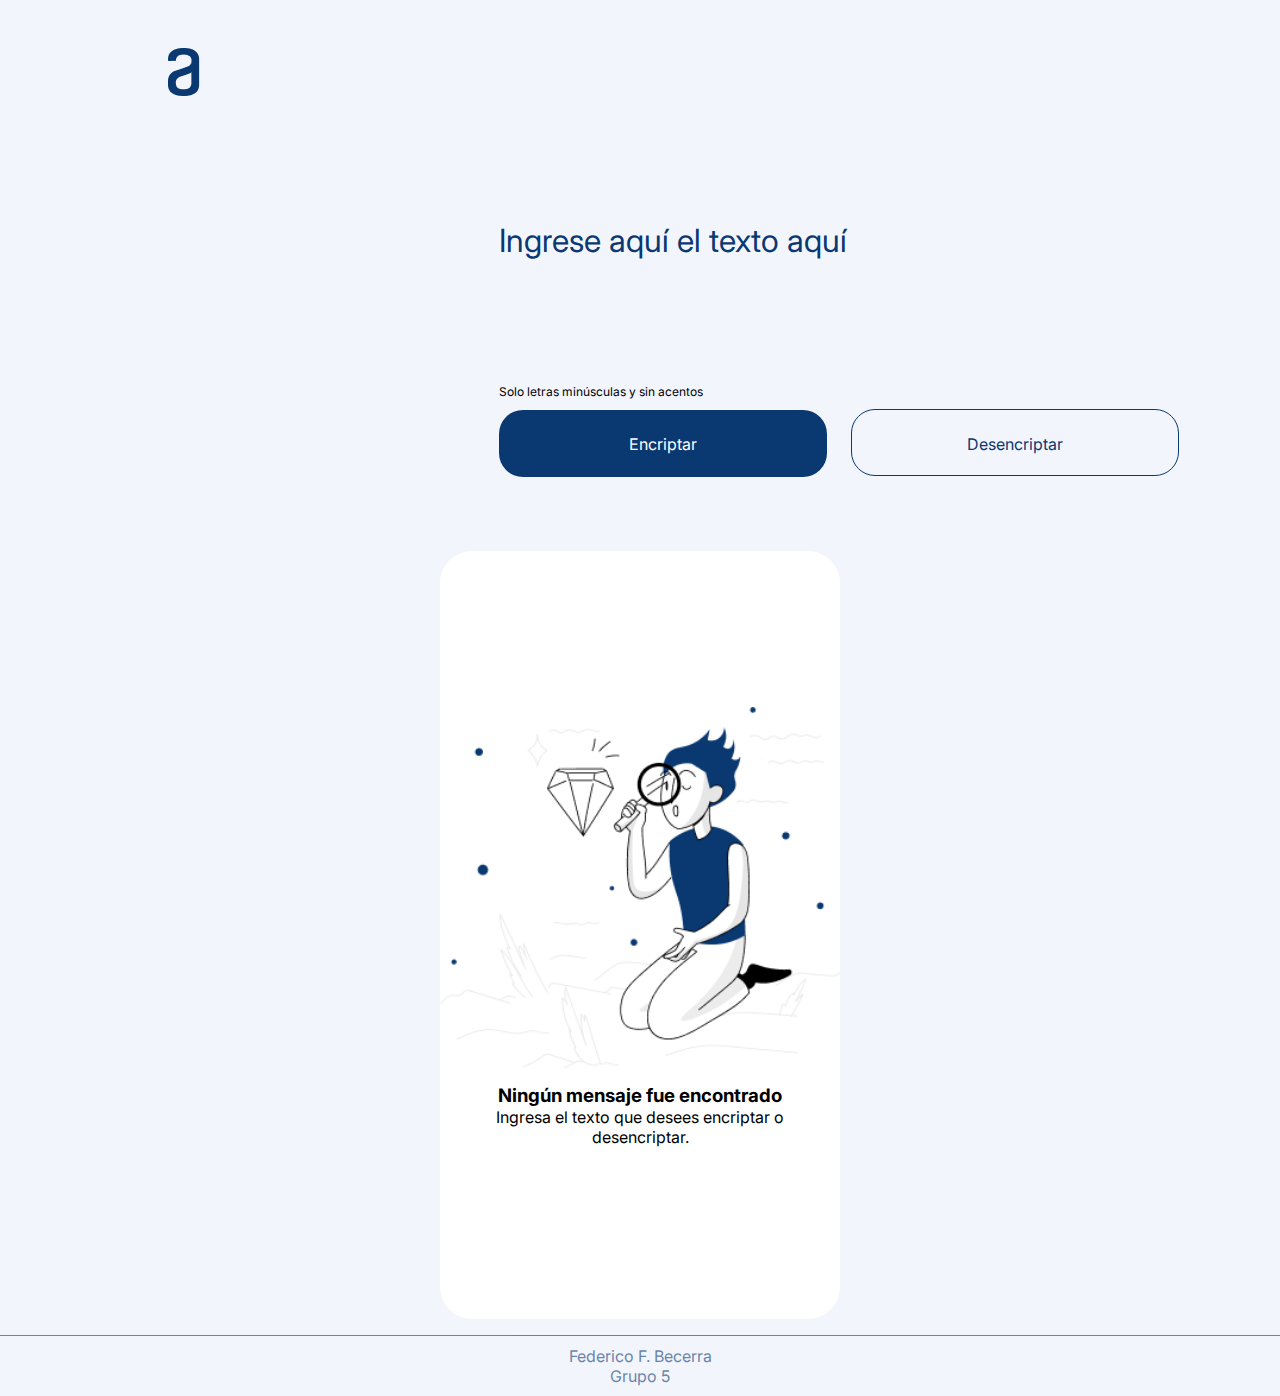
==== index.html @ a9a0ef51 "Primer maketado de la pagina" ====
<!DOCTYPE html>
<html lang="en">
<head>
    <meta charset="UTF-8">
    <meta http-equiv="X-UA-Compatible" content="IE=edge">
    <meta name="viewport" content="width=device-width, initial-scale=1.0">
    <title>Encriptador de texto</title>
    <link rel="shortcut icon" href="./assets/images/Logo.png" type="image/x-icon">  
    <link rel="stylesheet" href="./assets/style.css">
    <link rel="preconnect" href="https://fonts.googleapis.com">
    <link rel="preconnect" href="https://fonts.gstatic.com" crossorigin>
    <link href="https://fonts.googleapis.com/css2?family=Inter:wght@400;700&display=swap" rel="stylesheet">     
</head>
<body>
  
    <main>
        <div class="logo">
            <img src="./assets/images/Logo.png" alt="logod Alura">
        </div>
        <div class="ingreso">
            
            <div class="textoAEncriptar">
                <input id="texto" type="text" placeholder="Ingrese aquí el texto aquí">
                <!-- <textarea id="texto" cols="50" rows="2" placeholder="Ingrese aquí el texto aquí"></textarea> -->
            </div>
           

            <div class="botones">
                <p class="indicacion">Solo letras minúsculas y sin acentos</p>
                <button class="encriptar">Encriptar</button>
                <button class="desencriptar">Desencriptar</button>

            </div>

        </div>
        <div class="egreso">
            <img src="./assets/images/Muñeco.png" alt="Muñeco">
            <article>
                <h3>Ningún mensaje fue encontrado</h3>
                <p>Ingresa el texto que desees encriptar o desencriptar.</p>
            </article>
            
        </div>


    </main>
    <footer>
        <p>Federico F. Becerra</p>
        <p>Grupo 5</p>
    </footer>
</body>
</html>
---- assets/style.css ----
*{
    margin: 0%;
    padding: 0%;
    box-sizing: border-box;
}

html{
    width: 100%;
    min-height: 100%;
}
body{
    display:flex;
    /* flex-wrap: wrap; */
    flex-direction: column;
    height: 100vh;
    background-color: #F3F5FC;
    font-family: 'Inter', sans-serif;
    
}

main{    
    display:flex;
    flex-wrap: wrap;
    justify-content: space-around;
}
.logo{
    margin: 2rem;
    margin-top: 3rem;
    align-self: flex-start;
}
.ingreso{
    display: flex;
    flex-direction: column;
    flex-wrap: wrap;
    margin-top: 10rem;
   /*  max-height: 90vh; */
    margin-left: 30px;
   
}
input{
    display: flex;
    background-color: inherit;
    width: 90%;
    border: none;
    font-family: 'Inter';
    font-style: normal;
    color: #0A3871;
    font-size: 32px;
    height: 10rem;
    margin-bottom: 2em; 
    margin-left: 10px; 
}
input::placeholder {
    color: #0A3871;
  }
.botones{
    margin-top: auto;
    margin-bottom: 3em;
}
.botones button{
    margin: 10px;
    width: 20.5em;
    height: 67px;
    padding: 24px;
    border-radius: 24px;
    font-family: 'Inter';
    font-style: normal;
    font-weight: 400;
    font-size: 16px;
}
.encriptar{
    border: none ;
    background: #0A3871;
    color: #FFFFFF;
}
.desencriptar{
    color: #0A3871;
    background-color: inherit;
    border: 1px solid #0A3871; 
}
.indicacion{
    margin-left: 10px; 
    font-size: 12px
}
.egreso{
    max-width: 25rem;
    min-width: 10rem;
    height: 48rem;
    display:flex;   
    flex-direction: column;
    justify-content: center;
    /* padding-top: 10em; */
    margin:1em;
    background-color: #FFFFFF;
    border-radius: 32px;
}
.egreso article{
    text-align: center;
    margin: 1em;
}
#encriptado{
    margin: 1em;
    color: #495057;
}

.egreso button{
    align-self: center;
    width: 50%;
    margin-top: 10em;
    margin-bottom: 1em;
    padding: 24px;
    color: #0A3871;
    background-color: inherit;
    border: 1px solid #0A3871;
    border-radius: 24px;
}
footer{
    display: flex;
    flex-wrap: wrap;
    flex-direction: column;
    border-top: solid 1px #0A3871;
    color: #0A3871;
    padding: 10px;
    text-align: center;
    margin-top: auto;
    width: 100%;
    opacity: 60%;

}
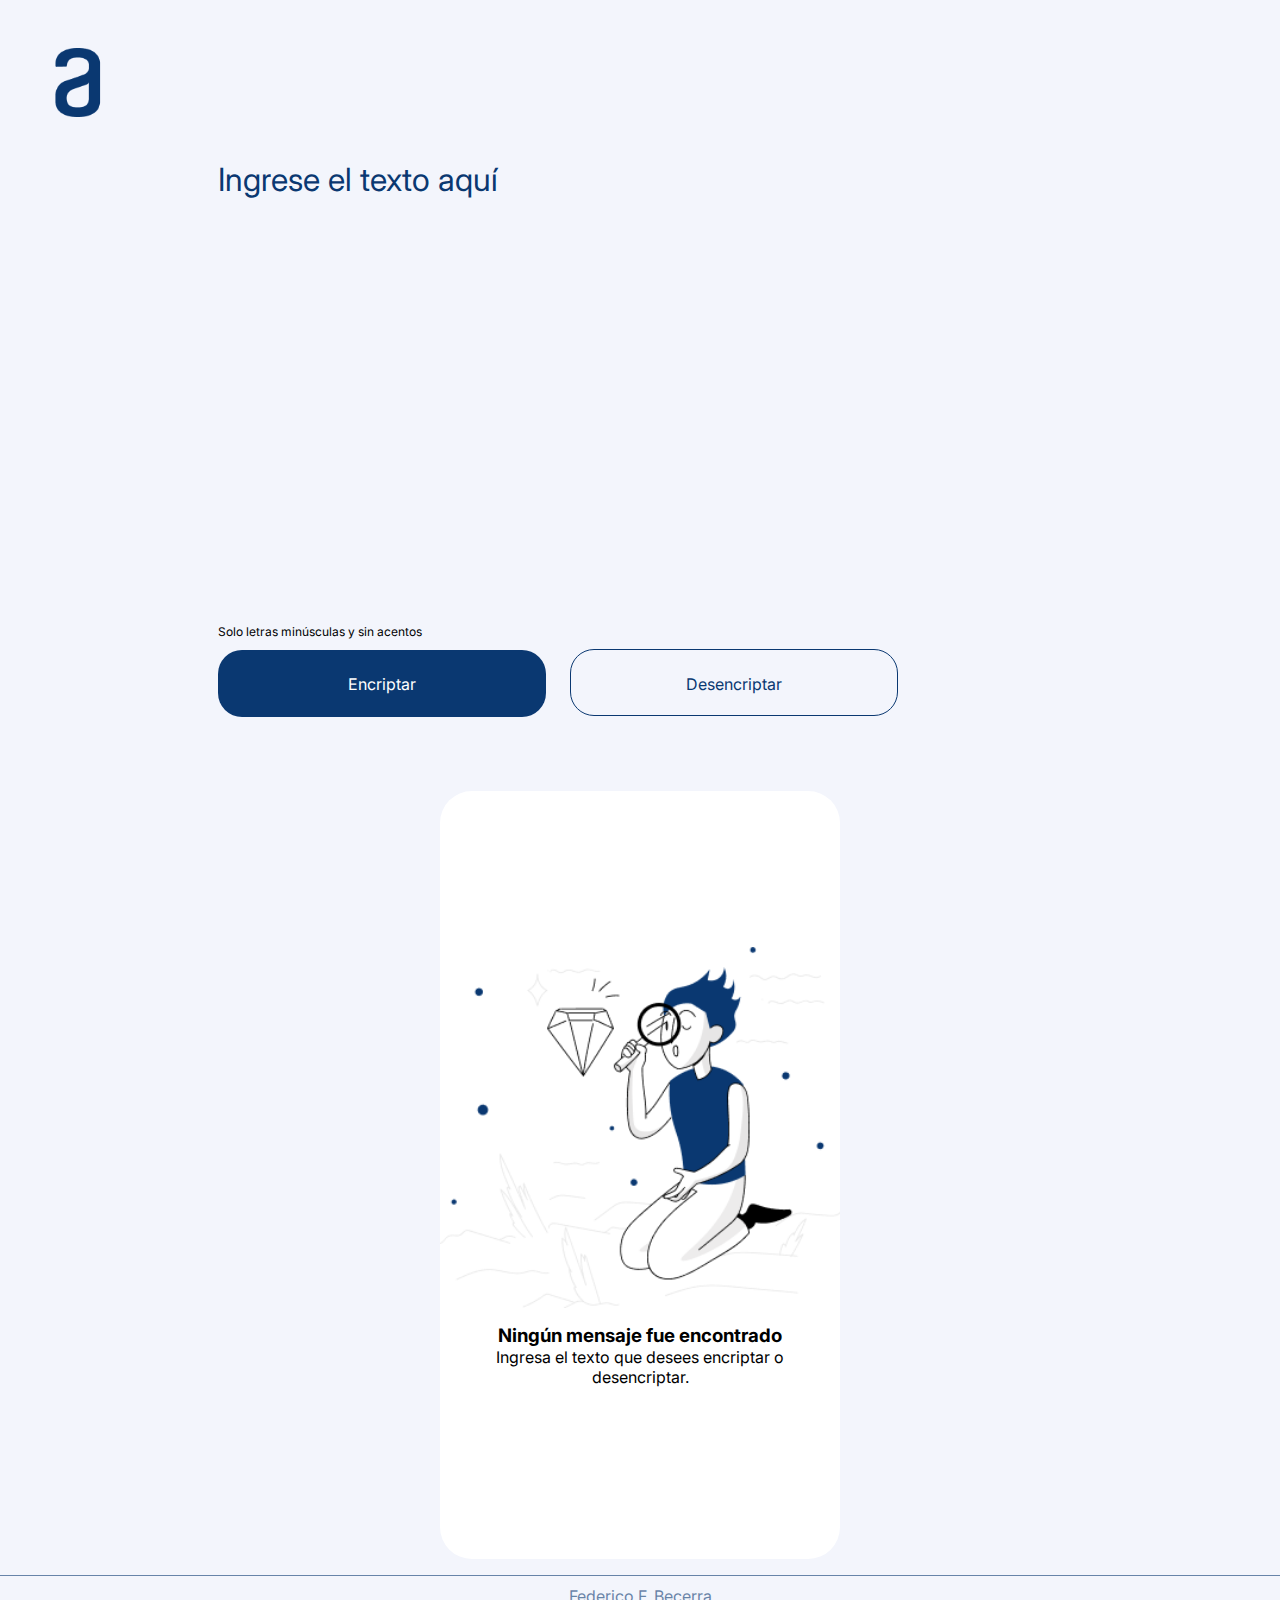
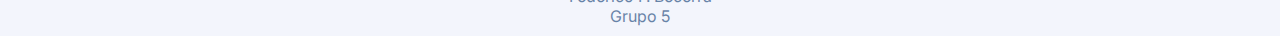
==== commit 9e6d1ab2: "falta el boton copiar" ====
--- a/index.html
+++ b/index.html
@@ -15,31 +15,34 @@
   
     <main>
         <div class="logo">
-            <img src="./assets/images/Logo.png" alt="logod Alura">
+            <a href="./index.html"><img id="logoHead" src="./assets/images/Logo@2xFormateado.png" alt="logod Alura"></a>
+            
         </div>
         <div class="ingreso">
+            <form>
+                <div class="textoAEncriptar">
+                   <!--  <input id="texto" type="search" placeholder="Ingrese aquí el texto aquí"> -->
+                    <textarea id="texto" cols="50" rows="2" placeholder="Ingrese el texto aquí"></textarea>
+                </div>
+               
+    
+                <div class="botones">
+                    <p class="indicacion">Solo letras minúsculas y sin acentos</p>
+                    <button class="encriptar" id="encriptar">Encriptar</button>
+                    <button class="desencriptar" id="desencriptar">Desencriptar</button>
+    
+                </div>
+            </form>
             
-            <div class="textoAEncriptar">
-                <input id="texto" type="text" placeholder="Ingrese aquí el texto aquí">
-                <!-- <textarea id="texto" cols="50" rows="2" placeholder="Ingrese aquí el texto aquí"></textarea> -->
-            </div>
-           
-
-            <div class="botones">
-                <p class="indicacion">Solo letras minúsculas y sin acentos</p>
-                <button class="encriptar">Encriptar</button>
-                <button class="desencriptar">Desencriptar</button>
-
-            </div>
 
         </div>
-        <div class="egreso">
-            <img src="./assets/images/Muñeco.png" alt="Muñeco">
+        <div class="egreso" id="egreso">
+          <!--   <img src="./assets/images/Muñeco.png" alt="Muñeco">
             <article>
                 <h3>Ningún mensaje fue encontrado</h3>
                 <p>Ingresa el texto que desees encriptar o desencriptar.</p>
             </article>
-            
+             -->
         </div>
 
 
@@ -48,5 +51,6 @@
         <p>Federico F. Becerra</p>
         <p>Grupo 5</p>
     </footer>
+    <script src="./assets/index.js"></script>
 </body>
 </html>--- a/assets/style.css
+++ b/assets/style.css
@@ -21,13 +21,17 @@
 main{    
     display:flex;
     flex-wrap: wrap;
-    justify-content: space-around;
+    justify-content:space-around ;
 }
 .logo{
     margin: 2rem;
     margin-top: 3rem;
-    align-self: flex-start;
-}
+ 
+}
+#logoHead{
+    width: 3rem;
+}
+
 .ingreso{
     display: flex;
     flex-direction: column;
@@ -37,25 +41,27 @@
     margin-left: 30px;
    
 }
-input{
+textarea{
     display: flex;
     background-color: inherit;
+    resize: none;
     width: 90%;
     border: none;
     font-family: 'Inter';
     font-style: normal;
     color: #0A3871;
     font-size: 32px;
-    height: 10rem;
+    height: 25rem;
     margin-bottom: 2em; 
     margin-left: 10px; 
 }
-input::placeholder {
-    color: #0A3871;
+textarea::placeholder {
+    color: #0A3871;
+    border: none;
   }
 .botones{
     margin-top: auto;
-    margin-bottom: 3em;
+    margin-bottom: 3rem;
 }
 .botones button{
     margin: 10px;
@@ -78,14 +84,17 @@
     background-color: inherit;
     border: 1px solid #0A3871; 
 }
+/* .botones div{
+    display: flex;
+} */
 .indicacion{
     margin-left: 10px; 
     font-size: 12px
 }
 .egreso{
-    max-width: 25rem;
-    min-width: 10rem;
-    height: 48rem;
+    width: 25rem;
+  /*   min-width: 10rem; */
+    min-height: 48rem;
     display:flex;   
     flex-direction: column;
     justify-content: center;
@@ -99,6 +108,7 @@
     margin: 1em;
 }
 #encriptado{
+    text-align: center;
     margin: 1em;
     color: #495057;
 }
@@ -127,4 +137,88 @@
     opacity: 60%;
 
 }
-
+@media screen and (max-width: 1200px){
+    main{    
+        display:flex;
+        flex-direction: column;
+        justify-content: center;
+        align-content: center;
+    }
+    .logo{
+        margin: 1rem;
+        margin-top: 1rem;
+     
+    }
+    .ingreso{
+        margin-top: 2rem;
+    }
+    textarea{
+        display: flex;
+        background-color: inherit;
+       /*  resize: none; */
+        /* white-space: pre-wrap; */
+        width: 90%;
+        border: none;
+        font-family: 'Inter';
+        font-style: normal;
+        color: #0A3871;
+        font-size: 32px;
+        height: 15rem;
+        margin-bottom: 20px; 
+        margin-left: 10px; 
+    }
+    .botones{
+        margin-top: auto;
+        margin-bottom: 1rem;
+    }
+
+    .egreso{
+       /*  max-width: 25rem;
+        min-width: 30rem; */
+        width: 90vw;
+        min-height: 15rem;
+        display:flex;   
+        flex-direction: column;
+        justify-content: center;
+        /* padding-top: 10em; */
+        margin:1em;
+        background-color: #FFFFFF;
+        border-radius: 32px;
+    }
+    .egreso img{
+        display: none;
+        height: 5rem;
+    }
+}
+
+
+@media screen and (max-width: 500px){
+    .botones button{
+        margin: 10px;
+        max-width: 16.5rem ;
+        min-width: 10rem;
+        height: 67px;
+        padding: 24px;
+        border-radius: 24px;
+        font-family: 'Inter';
+        font-style: normal;
+        font-weight: 400;
+        font-size: 16px;
+    }
+    #logoHead{
+        width: 1rem;
+    }
+   /*  .egreso{
+        max-width: 25rem;
+        min-width: 10rem;
+        height: 48rem;
+        display:flex;   
+        flex-direction: column;
+        justify-content: center;
+        padding-top: 10em;
+        margin:1em;
+        background-color: #FFFFFF;
+        border-radius: 32px;
+    } */
+}
+
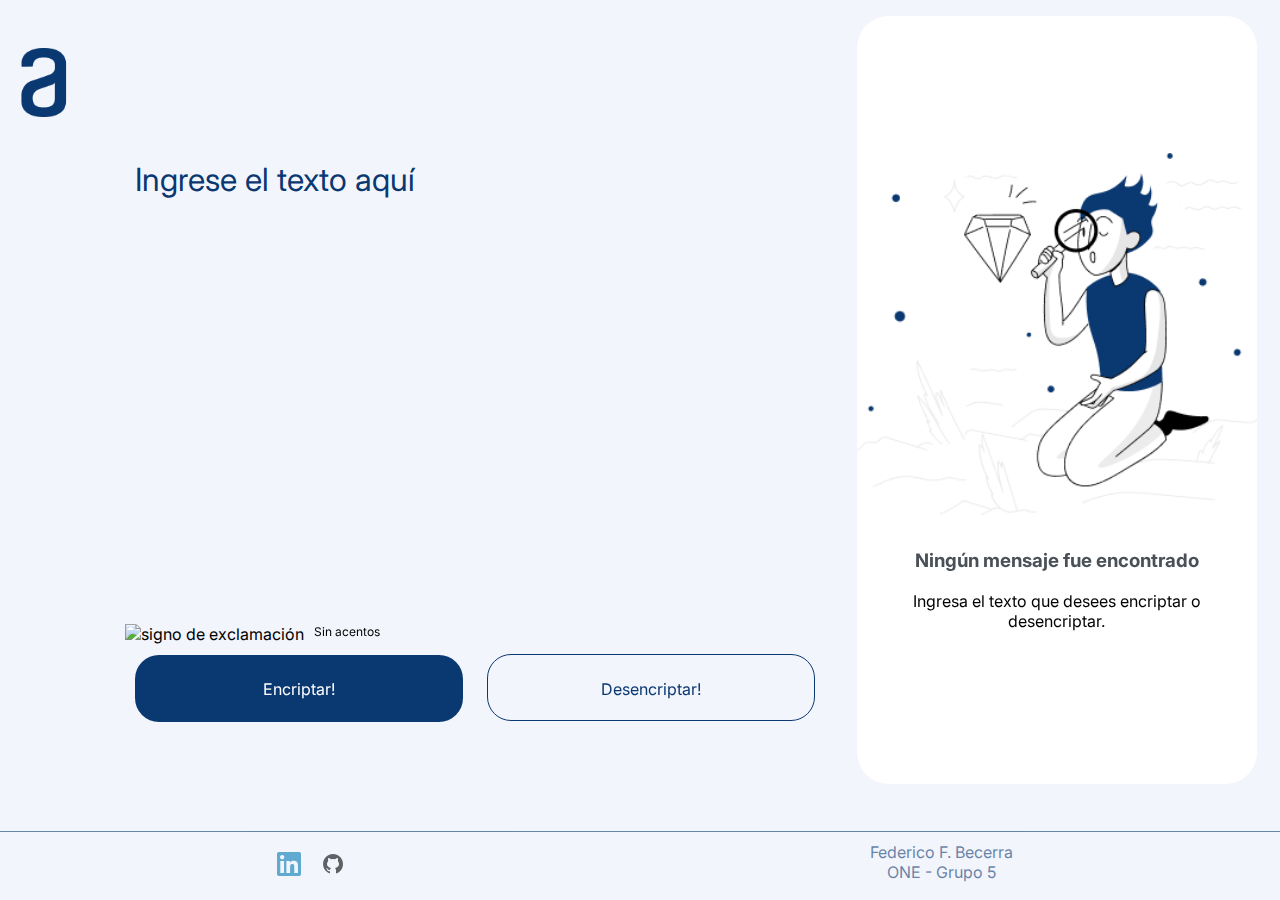
==== commit 2b0afae9: "Version con funcionalidades terminada" ====
--- a/index.html
+++ b/index.html
@@ -5,7 +5,7 @@
     <meta http-equiv="X-UA-Compatible" content="IE=edge">
     <meta name="viewport" content="width=device-width, initial-scale=1.0">
     <title>Encriptador de texto</title>
-    <link rel="shortcut icon" href="./assets/images/Logo.png" type="image/x-icon">  
+    <link rel="shortcut icon" href="./assets/images/Logo@2xFormateado.png" type="image/x-icon">  
     <link rel="stylesheet" href="./assets/style.css">
     <link rel="preconnect" href="https://fonts.googleapis.com">
     <link rel="preconnect" href="https://fonts.gstatic.com" crossorigin>
@@ -21,15 +21,18 @@
         <div class="ingreso">
             <form>
                 <div class="textoAEncriptar">
-                   <!--  <input id="texto" type="search" placeholder="Ingrese aquí el texto aquí"> -->
                     <textarea id="texto" cols="50" rows="2" placeholder="Ingrese el texto aquí"></textarea>
                 </div>
                
     
                 <div class="botones">
-                    <p class="indicacion">Solo letras minúsculas y sin acentos</p>
-                    <button class="encriptar" id="encriptar">Encriptar</button>
-                    <button class="desencriptar" id="desencriptar">Desencriptar</button>
+                    <div class="alerta">
+                        <img src="./assets/images/Group.png" alt="signo de exclamación">
+                        <p class="indicacion">Sin acentos</p>
+                    </div>
+                    
+                    <button class="botonOscuro" id="encriptar">Encriptar!</button>
+                    <button class="botonClaro" id="desencriptar">Desencriptar!</button>
     
                 </div>
             </form>
@@ -37,19 +40,23 @@
 
         </div>
         <div class="egreso" id="egreso">
-          <!--   <img src="./assets/images/Muñeco.png" alt="Muñeco">
-            <article>
-                <h3>Ningún mensaje fue encontrado</h3>
-                <p>Ingresa el texto que desees encriptar o desencriptar.</p>
-            </article>
-             -->
+         
         </div>
 
 
     </main>
     <footer>
-        <p>Federico F. Becerra</p>
-        <p>Grupo 5</p>
+        <div class="iconosFooter">
+            <ul class="listaIconosFooter">
+                <li class="iconFooter"><a href="http://linkedin.com/in/federico-fabricio-becerra" target="_blank"><img src="./assets/images/icono_linkedin.png" alt="logo linkedin"></a></li>
+                <li class="iconFooter"><a href="http://github.com/Fede9308" target="_blank"><img src="./assets/images/icono_GitHub.png" alt="logo GitHub"></a></li>
+            </ul>
+        </div>
+        <div>
+            <p>Federico F. Becerra</p>
+            <p>ONE - Grupo 5</p>
+        </div>
+       
     </footer>
     <script src="./assets/index.js"></script>
 </body>
--- a/assets/style.css
+++ b/assets/style.css
@@ -10,7 +10,6 @@
 }
 body{
     display:flex;
-    /* flex-wrap: wrap; */
     flex-direction: column;
     height: 100vh;
     background-color: #F3F5FC;
@@ -24,7 +23,7 @@
     justify-content:space-around ;
 }
 .logo{
-    margin: 2rem;
+    margin: 1vw;
     margin-top: 3rem;
  
 }
@@ -37,8 +36,8 @@
     flex-direction: column;
     flex-wrap: wrap;
     margin-top: 10rem;
-   /*  max-height: 90vh; */
     margin-left: 30px;
+    max-width: 43.8rem;
    
 }
 textarea{
@@ -54,11 +53,22 @@
     height: 25rem;
     margin-bottom: 2em; 
     margin-left: 10px; 
+    margin-right: 10px;
 }
 textarea::placeholder {
     color: #0A3871;
-    border: none;
+    
+  } 
+  textarea:focus {
+    outline: none;
   }
+  .alerta{
+    display: flex;
+  }
+ button{
+    transition: 1s all;
+    cursor: pointer;
+ }
 .botones{
     margin-top: auto;
     margin-bottom: 3rem;
@@ -74,31 +84,48 @@
     font-weight: 400;
     font-size: 16px;
 }
-.encriptar{
+.botonOscuro{
     border: none ;
     background: #0A3871;
     color: #FFFFFF;
 }
-.desencriptar{
+.botonOscuro:hover{
+    background: #456d9e;
+    transform: scale(1.05);
+}
+.botonOscuro:active{
+    background: #183c64;
+    transform: scale(1.05);
+}
+.botonClaro{
     color: #0A3871;
     background-color: inherit;
     border: 1px solid #0A3871; 
 }
-/* .botones div{
-    display: flex;
-} */
+.botonClaro:hover{
+    transform: scale(1.05);
+}
+.botonClaro:active{
+    background: #c9e1fd;
+    border: none;
+}
+.btnCopiar:hover{
+    transform: scale(1.05);
+}
+.btnCopiar:active{
+    background: #c9e1fd;
+    border: none;
+}
 .indicacion{
     margin-left: 10px; 
     font-size: 12px
 }
 .egreso{
     width: 25rem;
-  /*   min-width: 10rem; */
     min-height: 48rem;
     display:flex;   
     flex-direction: column;
     justify-content: center;
-    /* padding-top: 10em; */
     margin:1em;
     background-color: #FFFFFF;
     border-radius: 32px;
@@ -107,7 +134,7 @@
     text-align: center;
     margin: 1em;
 }
-#encriptado{
+.egreso h3{
     text-align: center;
     margin: 1em;
     color: #495057;
@@ -127,7 +154,7 @@
 footer{
     display: flex;
     flex-wrap: wrap;
-    flex-direction: column;
+   justify-content: space-around;
     border-top: solid 1px #0A3871;
     color: #0A3871;
     padding: 10px;
@@ -137,6 +164,21 @@
     opacity: 60%;
 
 }
+.listaIconosFooter{
+    display: flex;
+}
+.iconFooter{
+    margin: 10px;
+    list-style: none;
+    transition: 1s all;
+    cursor: pointer;
+}
+.iconFooter:hover{
+    transform: scale(1.05);
+}
+
+
+
 @media screen and (max-width: 1200px){
     main{    
         display:flex;
@@ -155,8 +197,6 @@
     textarea{
         display: flex;
         background-color: inherit;
-       /*  resize: none; */
-        /* white-space: pre-wrap; */
         width: 90%;
         border: none;
         font-family: 'Inter';
@@ -169,18 +209,15 @@
     }
     .botones{
         margin-top: auto;
-        margin-bottom: 1rem;
+        margin-bottom: 0;
     }
 
     .egreso{
-       /*  max-width: 25rem;
-        min-width: 30rem; */
         width: 90vw;
         min-height: 15rem;
         display:flex;   
         flex-direction: column;
         justify-content: center;
-        /* padding-top: 10em; */
         margin:1em;
         background-color: #FFFFFF;
         border-radius: 32px;
@@ -208,17 +245,5 @@
     #logoHead{
         width: 1rem;
     }
-   /*  .egreso{
-        max-width: 25rem;
-        min-width: 10rem;
-        height: 48rem;
-        display:flex;   
-        flex-direction: column;
-        justify-content: center;
-        padding-top: 10em;
-        margin:1em;
-        background-color: #FFFFFF;
-        border-radius: 32px;
-    } */
-}
-
+}
+
